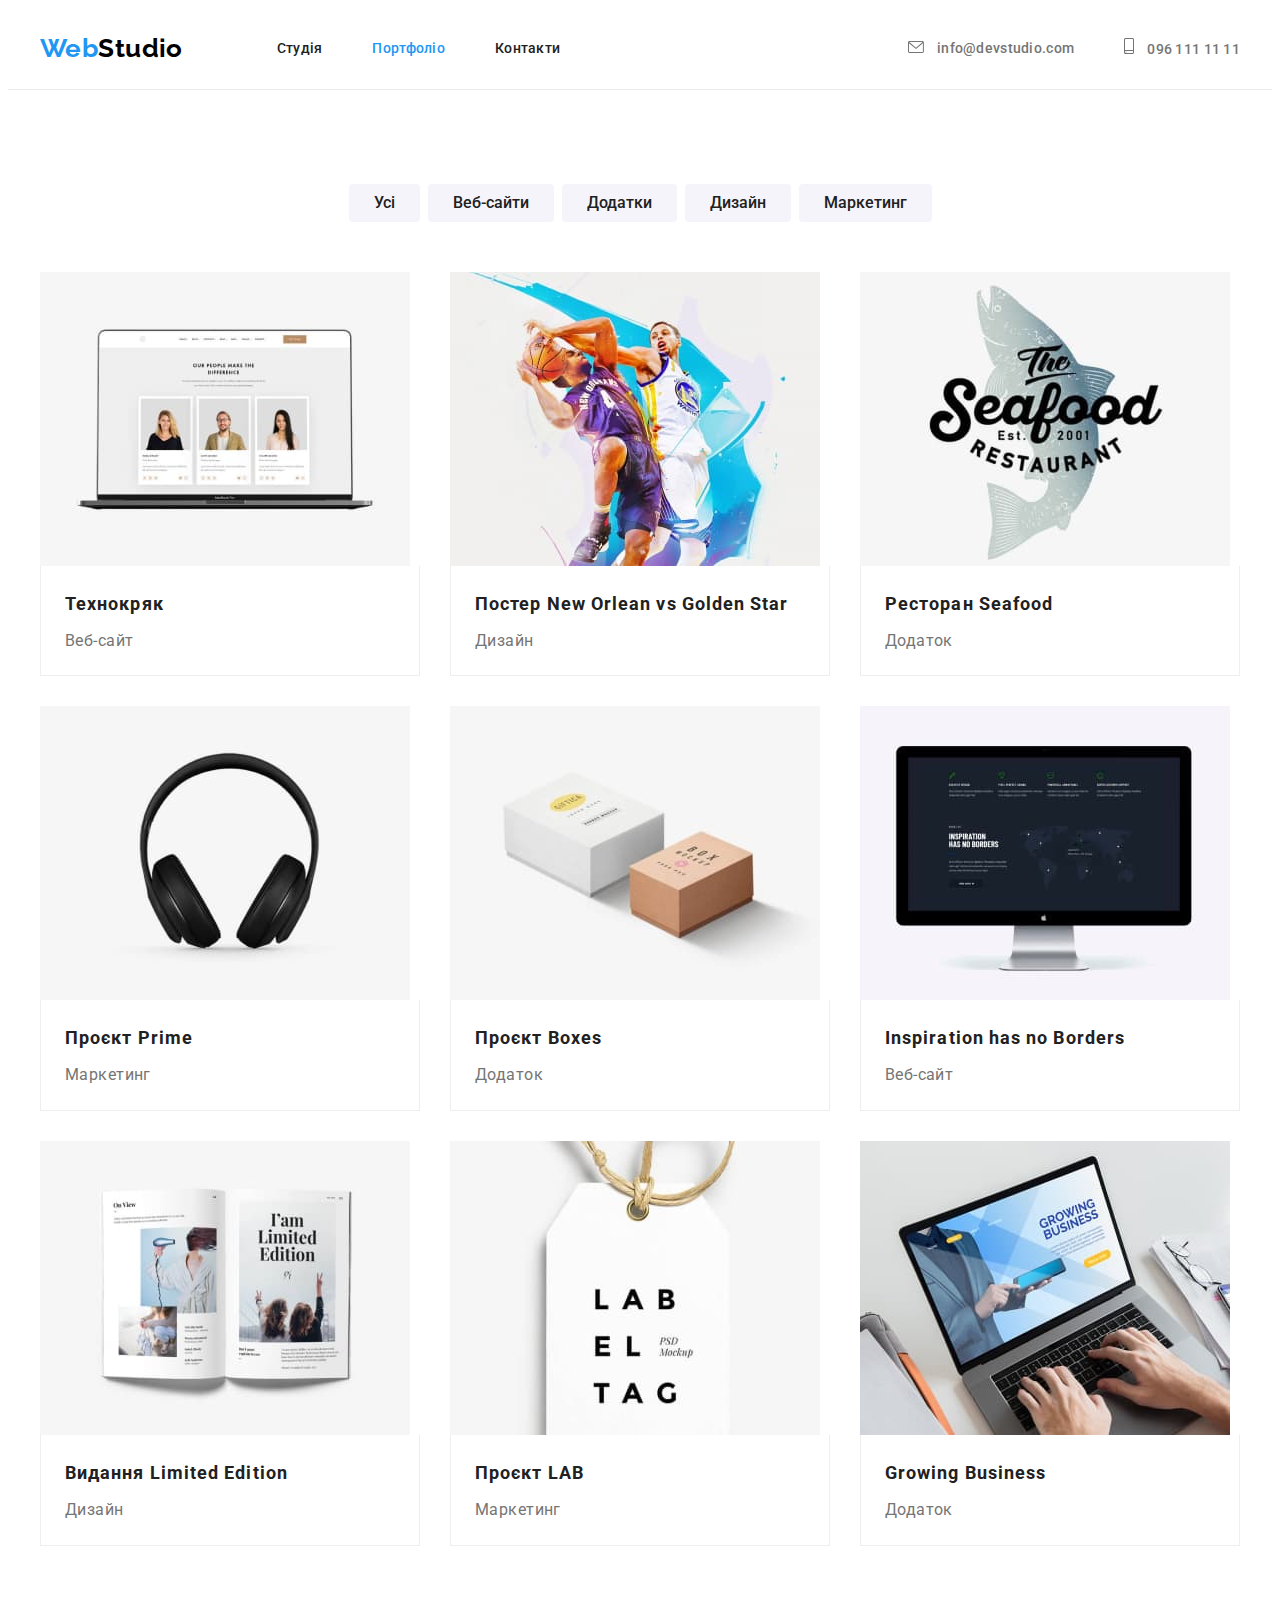
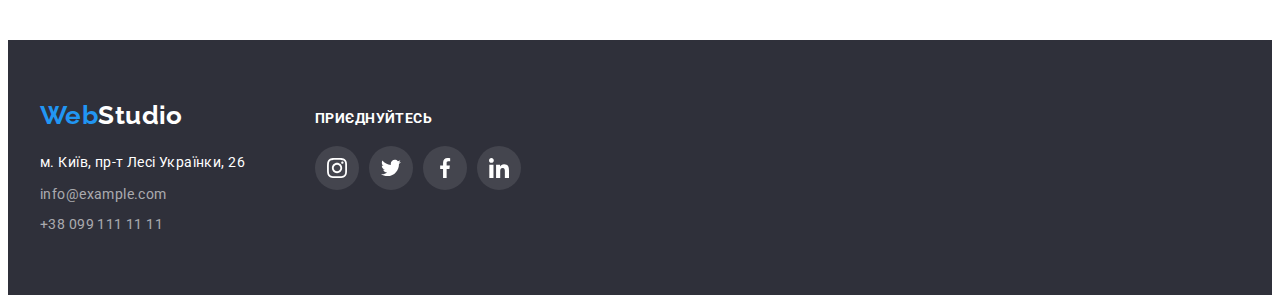
==== portfolio.html @ a6b30263 "hw-4" ====
<!DOCTYPE html>
<html lang="uk">
  <head>
    <meta charset="UTF-8" />
    <meta http-equiv="X-UA-Compatible" content="IE=edge" />
    <meta name="viewport" content="width=device-width, initial-scale=1.0" />
    <!--fonts-raleway-roboto----------------->
    <link rel="preconnect" href="https://fonts.googleapis.com" />
    <link rel="preconnect" href="https://fonts.gstatic.com" crossorigin />
    <link
      href="https://fonts.googleapis.com/css2?family=Oleo+Script:wght@400;700&family=Raleway:wght@700&family=Roboto:wght@400;500;700;900&display=swap"
      rel="stylesheet"
    />
    <!--fonts-end----------------------------------->
    <!--normalazi----------------------------------->
    <link
      rel="stylesheet"
      href="https://cdnjs.cloudflare.com/ajax/libs/modern-normalize/1.1.0/modern-normalize.min.css"
      integrity="sha512-wpPYUAdjBVSE4KJnH1VR1HeZfpl1ub8YT/NKx4PuQ5NmX2tKuGu6U/JRp5y+Y8XG2tV+wKQpNHVUX03MfMFn9Q=="
      crossorigin="anonymous"
      referrerpolicy="no-referrer"
    />
    <!--normalize-end------------------------------->
    <link rel="stylesheet" href="./CSS/styles.css" />
    <title>WebStudio</title>
  </head>
  <body>
    <!--navigation-section---------------------->
    <header class="header">
      <div class="container header-container">
        <nav class="navigation">
          <!--Logo-------------------->
          <div class="logo-gen">
            <a class="link" href="#"
              ><span class="logo-blue">Web</span
              ><span class="logo">Studio</span></a
            >
          </div>
          <!--Logo-end------------------>
          <!--menu-buttons------ ------>
          <ul class="nav-list list hover">
            <li class="nav-list-menu">
              <a class="nav-list-item" href="./index.html">Студія</a>
            </li>
            <li class="nav-list-menu">
              <a class="nav-list-item-active" href="./portfolio.html"
                >Портфоліо</a
              >
            </li>
            <li class="nav-list-menu">
              <a class="nav-list-item" href="#">Контакти</a>
            </li>
          </ul>
        </nav>
        <!--menu-buttons-end-------------------->
        <!--right------------------------------->
        <div class="menu-contact">
          <ul class="nav-list list">
            <li class="nav-list-menu hover">
              <a class="contact-mail" href="mailto:info@devstudio.com">
                <svg class="icon-envelope" width="16" height="12">
                  <use href="./images/icons.svg#envelope"></use>
                </svg>
                info@devstudio.com</a
              >
            </li>
            <li class="nav-list-menu">
              <a class="contact-number" href="tel:+380961111111">
                <svg class="icon-smartphone" width="10" height="16">
                  <use href="./images/icons.svg#smartphone"></use>
                </svg>
                096 111 11 11</a
              >
            </li>
          </ul>
        </div>
        <!--right-end---------------------------->
      </div>
      <!--container-end-->
    </header>
    <!--navigation-section-end------------------>
    <main>
      <section class="portfolio">
        <div class="container">
          <h1 class="hide">Портфолио</h1>
          <!--filter------------------->
          <ul class="btn-filter">
            <li class="list">
              <button type="button">Усі</button>
            </li>
            <li class="list">
              <button type="button">Веб-сайти</button>
            </li>
            <li class="list">
              <button type="button">Додатки</button>
            </li>
            <li class="list">
              <button type="button">Дизайн</button>
            </li>
            <li class="list">
              <button type="button">Маркетинг</button>
            </li>
          </ul>

          <!--filter-end---------------->
          <!--portfolio-img------------->

          <ul class="list project-items">
            <li class="project-items-card">
              <img
                src="./images/img-tehnokryak.jpg"
                alt="Вебсайт Технокряк"
                width="370"
              />
              <div class="project-description">
                <h2>Технокряк</h2>
                <p>Веб-сайт</p>
              </div>
            </li>
            <li class="project-items-card">
              <img
                src="./images/img-poster-New-Orlean.jpg"
                alt="Дизайн Постера Нью Орлеан "
                width="370"
              />
              <div class="project-description">
                <h2 class="project-name">Постер New Orlean vs Golden Star</h2>
                <p>Дизайн</p>
              </div>
            </li>
            <li class="project-items-card">
              <img
                src="./images/img-restaurant-seafood.jpg"
                alt="Додаток Ресторану Seafood"
                width="370"
              />
              <div class="project-description">
                <h2 class="project-name">Ресторан Seafood</h2>
                <p>Додаток</p>
              </div>
            </li>
            <li class="project-items-card">
              <img
                src="./images/img-project-prime.jpg"
                alt="Маркетинг проєкту Prime"
                width="370"
              />
              <div class="project-description">
                <h2 class="project-name">Проєкт Prime</h2>
                <p>Маркетинг</p>
              </div>
            </li>
            <li class="project-items-card">
              <img
                src="./images/img-project-boxes.jpg"
                alt="Додаток Пректу Boxes"
                width="370"
              />
              <div class="project-description">
                <h2 class="project-name">Проєкт Boxes</h2>
                <p>Додаток</p>
              </div>
            </li>
            <li class="project-items-card">
              <img
                src="./images/img-inspiration-on-boarder.jpg"
                alt="Веб-сайт Inspiration has no Boarders"
                width="370"
              />
              <div class="project-description">
                <h2 class="project-name">Inspiration has no Borders</h2>
                <p>Веб-сайт</p>
              </div>
            </li>
            <li class="project-items-card">
              <img
                src="./images/img-publishing-house-limited-edition.jpg"
                alt="Дизайн Видання Limited Edition"
                width="370"
              />
              <div class="project-description">
                <h2 class="project-name">Видання Limited Edition</h2>
                <p>Дизайн</p>
              </div>
            </li>
            <li class="project-items-card">
              <img
                src="./images/img-project-lab.jpg"
                alt="Маркетинг Проєкт LAB"
                width="370"
              />
              <div class="project-description">
                <h2 class="project-name">Проєкт LAB</h2>
                <p>Маркетинг</p>
              </div>
            </li>
            <li class="project-items-card">
              <img
                src="./images/img-growing-business.jpg"
                alt="Додаток Growing Business"
                width="370"
              />
              <div class="project-description">
                <h2 class="project-name">Growing Business</h2>
                <p>Додаток</p>
              </div>
            </li>
          </ul>
        </div>
        <!--container-end-->
      </section>
      <!--portfolio-img-end----------->
    </main>
    <!--footer------------------------>

    <!--footer------------------->

    <footer>
      <div class="container">
        <div class="column">
          <div class="column-right">
            <div class="logo-footer">
              <a href="#"
                ><span class="logo-blue">Web</span
                ><span class="logo-white">Studio</span></a
              >
            </div>

            <address>
              <p>м. Київ, пр-т Лесі Українки, 26</p>
              <ul class="list">
                <li>
                  <a class="link" href="mailto:info@example.com">
                    info@example.com
                  </a>
                </li>
                <li>
                  <a class="link" href="tel:+380991111111">
                    +38 099 111 11 11
                  </a>
                </li>
              </ul>
            </address>
          </div>

          <div class="address-social">
            <p>приєднуйтесь</p>
            <ul class="list icon-footer">
              <li>
                <a class="address-social-link" href="#">
                  <svg class="address-social-icon" width="20" height="20">
                    <use href="./images/icons.svg#instagram"></use>
                  </svg>
                </a>
              </li>
              <li>
                <a class="address-social-link" href="#">
                  <svg class="address-social-icon" width="20" height="20">
                    <use href="./images/icons.svg#twitter"></use>
                  </svg>
                </a>
              </li>
              <li>
                <a class="address-social-link" href="#">
                  <svg class="address-social-icon" width="20" height="20">
                    <use href="./images/icons.svg#facebook"></use>
                  </svg>
                </a>
              </li>
              <li>
                <a class="address-social-link" href="#">
                  <svg class="address-social-icon" width="20" height="20">
                    <use href="./images/icons.svg#linkedin"></use>
                  </svg>
                </a>
              </li>
            </ul>
          </div>
          <!--address-social-end-->
        </div>
        <!--column-end-->
      </div>
      <!--container-end-->
    </footer>

    <!--footer-end---------------------->
  </body>
</html>
---- CSS/styles.css ----
/*--null-styles-page-------------*/
.list {
  list-style: none;
}

.link {
  text-decoration: none;
}

body {
  font-family: "Roboto", sans-serif;
  letter-spacing: 0.03em;
  font-size: 14px;
  color: var(--text-color);
}

h1,
h2,
h3,
p {
  margin-top: 0;
  margin-bottom: 0;
}

ul,
ol {
  margin-top: 0;
  margin-bottom: 0;
  padding-left: 0;
}

img {
  display: block;
}

.container {
  width: 1200px;
  margin-left: auto;
  margin-right: auto;
  padding-left: 15px;
  padding-right: 15px;
}

:root {
  --hover-color: #2196f3;
  --h2-h3-color: #212121;
  --text-color: #757575;
  --icon-logo-color: #afb1b8;
  --bg-color-black: #2f303a;
  --logo-color-black: #000000;
  --white-color: #ffffff;
  --background-button-color: #f5f4fa;
  --adress-a-color: rgba(255, 255, 255, 0.6);
}
/*--null-styles-page-end----------*/
.header {
  padding-top: 25px;
  padding-bottom: 25px;
  border-bottom: 1px solid #ececec;
}
/*--NAVIGATION-SECTION------------*/
.header-container {
  display: flex;
  align-items: center;
}

.navigation {
  display: flex;
  align-items: center;
}
/*--logo-blue-part----------------*/
.logo-blue {
  font-family: "Raleway", sans-serif;
  font-style: normal;
  font-weight: 700;
  font-size: 26px;
  line-height: 1.19;
  color: var(--hover-color);
}
/*--logo-black-part-------------*/
.logo {
  font-family: "Raleway", sans-serif;
  font-style: normal;
  font-weight: 700;
  font-size: 26px;
  line-height: 1.19;
  color: var(--logo-color-black);
}

.logo-gen {
  margin-right: 94px;
}
/*--menu-------------------*/
.nav-list {
  display: flex;
  align-items: center;
}

.nav-list-menu:not(:last-child) {
  margin-right: 50px;
}

.nav-list-item {
  font-style: normal;
  font-weight: 500;
  font-size: 14px;
  line-height: 1.14;
  letter-spacing: 0.02em;
  color: var(--h2-h3-color);
  text-decoration: none;
}

.nav-list-item-active {
  font-style: normal;
  font-weight: 500;
  font-size: 14px;
  line-height: 1.14;
  letter-spacing: 0.02em;
  color: var(--hover-color);
  text-decoration: none;
}

.menu-contact {
  margin-left: auto;
}

.contact-mail {
  font-style: normal;
  font-weight: 500;
  font-size: 14px;
  line-height: 1.14;
  letter-spacing: 0.02em;
  color: var(--text-color);
  text-decoration: none;
}

.contact-number {
  font-style: normal;
  font-weight: 500;
  font-size: 14px;
  line-height: 1.14;
  letter-spacing: 0.02em;
  color: var(--text-color);
  text-decoration: none;
}

.hover a:hover,
.hover a:focus,
.icon-envelope:hover,
.icon-envelope:focus {
  color: var(--hover-color);
  fill: currentColor;
}

.icon-envelope {
  margin-right: 10px;
  fill: currentColor;
}

.icon-smartphone {
  margin-right: 10px;
}
/*--page-primary-baner-section-------*/
.banner {
  background: var(--bg-color-black);
  background-image: radial-gradient(
      rgba(47, 48, 58, 0.4),
      rgba(47, 48, 58, 0.4)
    ),
    url(../images/hero.jpg);
  background-repeat: no-repeat;
  background-position: center;
  background-size: cover;
  padding: 200px 0;
}

.banner h1 {
  width: 696px;
  margin-left: auto;
  margin-right: auto;
  font-style: normal;
  font-weight: 900;
  font-size: 44px;
  line-height: 1.36;
  text-align: center;
  letter-spacing: 0.06em;
  text-transform: uppercase;
  color: var(--white-color);
}

.banner button {
  font-style: normal;
  font-weight: 700;
  font-size: 16px;
  line-height: 1.87;
  display: flex;
  align-items: center;
  text-align: center;
  letter-spacing: 0.06em;
  color: var(--white-color);
  padding: 10px 32px 10px 32px;
  margin-top: 40px;
  margin-left: auto;
  margin-right: auto;
  background: var(--hover-color);
  box-shadow: 0px 4px 4px rgba(0, 0, 0, 0.15);
  border-radius: 4px;
  border: none;
  cursor: pointer;
}
/*--benefits-section---------------*/
.hide {
  display: none;
}

.benefits-header {
  display: flex;
  gap: 30px;
}

.benefits-header:not(:last-child) {
  padding-right: 30px;
}

.benefit-items {
  flex-basis: calc((100% - 90px) / 4);
}

.benefits-main {
  padding: 94px 0;
}

.icon-benefit-border {
  background-color: #f5f4fa;
  padding: 25px 100px;
}

.icon-benefit-border:not(:last-child) {
  margin-bottom: 30px;
}

.benefits-main h3 {
  font-style: normal;
  font-weight: 700;
  font-size: 14px;
  line-height: 1.14;
  text-transform: uppercase;
  color: var(--h2-h3-color);
  margin-bottom: 10px;
}

.benefits-main p {
  font-style: normal;
  font-size: 14px;
  line-height: 1.71;
  color: var(--text-color);
  word-wrap: break-word;
}
/*--experience-section----------*/
.experience-main {
  padding-top: 0px;
  padding-bottom: 94px;
}

.experience-main h2,
.our-command-main h2,
.our-client-main h2 {
  font-style: normal;
  font-weight: 700;
  font-size: 36px;
  line-height: 1.16;
  text-align: center;
  color: var(--h2-h3-color);
  margin-bottom: 50px;
}

.img-experience-main {
  display: flex;
  gap: 30px;
}

.our-command-main {
  background-color: #f5f4fa;
  padding: 94px 0;
}

.our-command-card {
  display: flex;
  gap: 30px;
}

.our-command-persone {
  background-color: #ffffff;
  border-bottom-left-radius: 4px;
  border-bottom-right-radius: 4px;
  box-shadow: 0px 2px 1px rgb(0, 0, 0, 0.2), 0px 1px 1px rgba(0, 0, 0, 0.14),
    0px 1px 3px rgba(0, 0, 0, 0.12);
}

.persone {
  padding: 30px 32px;
}

.our-command-main h3 {
  font-style: normal;
  font-weight: 500;
  font-size: 16px;
  line-height: 1.18;
  text-align: center;
  color: var(--h2-h3-color);
  margin-bottom: 10px;
}

.our-command-main p {
  font-style: normal;
  font-size: 16px;
  line-height: 1.18;
  text-align: center;
  color: var(--text-color);
}
.social-list {
  display: flex;
  justify-content: space-between;
}

.social-link {
  display: flex;
  align-items: center;
  justify-content: center;
  width: 44px;
  height: 44px;
  border-radius: 50%;
  margin-top: 16px;
}

.social-icon {
  fill: var(--icon-logo-color);
}

.social-link:hover .social-icon,
.social-link:focus .social-icon {
  fill: #ffffff;
}

.social-link:hover,
.social-link:focus {
  background-color: var(--hover-color);
}

/*--our-clients-section---------*/
.our-client-main {
  padding: 94px 0;
}

.our-client-logo {
  display: flex;
}

.client-svg {
  fill: var(--icon-logo-color);
}
.client-logo {
  border: 1px solid var(--icon-logo-color);
  padding: 16px 32px;
}

.client-logo:not(:last-child) {
  margin-right: 30px;
}

.client-logo:hover .client-svg,
.client-logo:focus .client-svg {
  fill: var(--hover-color);
}

.client-logo:hover,
.client-logo:focus {
  border-color: var(--hover-color);
}

/*--PAGE-PORTFOLIO-------*/

.portfolio {
  padding: 94px 0;
}
/*--filter-section----------*/
.btn-filter {
  display: flex;
  gap: 8px;
  margin-bottom: 50px;
  justify-content: center;
}

.portfolio button {
  font-family: "Roboto", sans-serif;
  font-style: normal;
  white-space: nowrap;
  font-weight: 500;
  font-size: 16px;
  line-height: 1.62;
  color: var(--h2-h3-color);
  background: var(--background-button-color);
  border-radius: 4px;
  padding: 6px 25px;
  border: none;
  cursor: pointer;
}

.portfolio button:hover,
.portfolio button:focus {
  background: var(--hover-color);
  box-shadow: 0px 3px 1px rgba(0, 0, 0, 0.1), 0px 1px 2px rgba(0, 0, 0, 0.08),
    0px 2px 2px rgba(0, 0, 0, 0.12);
  border-radius: 4px;
  border: none;
  color: var(--white-color);
}
/*--portfolio-items-----------*/
.project-items {
  display: flex;
  flex-wrap: wrap;
  gap: 30px;
}

.project-items:not(:last-child) {
  margin-bottom: 30px;
  margin-right: 30px;
}

.project-items-card {
  box-sizing: border-box;
  width: 370px;
  flex-basis: calc((100% - 60px) / 3);
}

.project-description {
  padding: 20px 24px 20px 24px;
  border: 1px solid #eeeeee;
  border-top: 0;
}

.project-items h2 {
  font-weight: 700;
  font-size: 18px;
  line-height: 2;
  letter-spacing: 0.06em;
  color: var(--h2-h3-color);
  margin-bottom: 4px;
}

.project-items p {
  font-style: normal;
  font-size: 16px;
  line-height: 1.85;
  color: var(--text-color);
}

.project-items-card:hover,
.project-items-card:focus {
  box-shadow: 1px 4px 6px rgba(0, 0, 0, 0.16), 0px 4px 4px rgba(0, 0, 0, 0.06),
    0px 1px 1px rgba(0, 0, 0, 0.12);
}

/*--FOOTER-SECTION-------*/
footer {
  background: var(--bg-color-black);
  padding-top: 60px;
  padding-bottom: 60px;
}

.column {
  display: flex;
}

footer a {
  text-decoration: none;
}

.logo-footer {
  margin-bottom: 20px;
}

.logo-white {
  font-family: "Raleway", sans-serif;
  font-style: normal;
  font-weight: 700;
  font-size: 26px;
  line-height: 1.19;
  color: var(--white-color);
}

address p {
  font-family: "Roboto", sans-serif;
  font-style: normal;
  font-size: 14px;
  line-height: 1.71;
  color: var(--white-color);
  margin-bottom: 9px;
}

address a {
  font-family: "Roboto", sans-serif;
  font-style: normal;
  font-size: 14px;
  line-height: 1.5;
  color: var(--adress-a-color);
}

address li:not(:last-child) {
  margin-bottom: 9px;
}

.address-social {
  padding-top: 10px;
  margin-left: 70px;
}

.address-social p {
  font-family: "Roboto", sans-serif;
  font-weight: 700;
  font-size: 14px;
  line-height: 16px;
  color: #ffffff;
  text-transform: uppercase;
  margin-bottom: 20px;
}

.icon-footer {
  display: flex;
  gap: 10px;
}

.address-social-icon {
  fill: #ffffff;
}

.address-social-link {
  display: flex;
  width: 44px;
  height: 44px;
  border-radius: 50%;
  background-color: rgba(255, 255, 255, 0.1);
  align-items: center;
  justify-content: center;
}

.address-social-link:hover,
.address-social-link:focus {
  background-color: var(--hover-color);
}
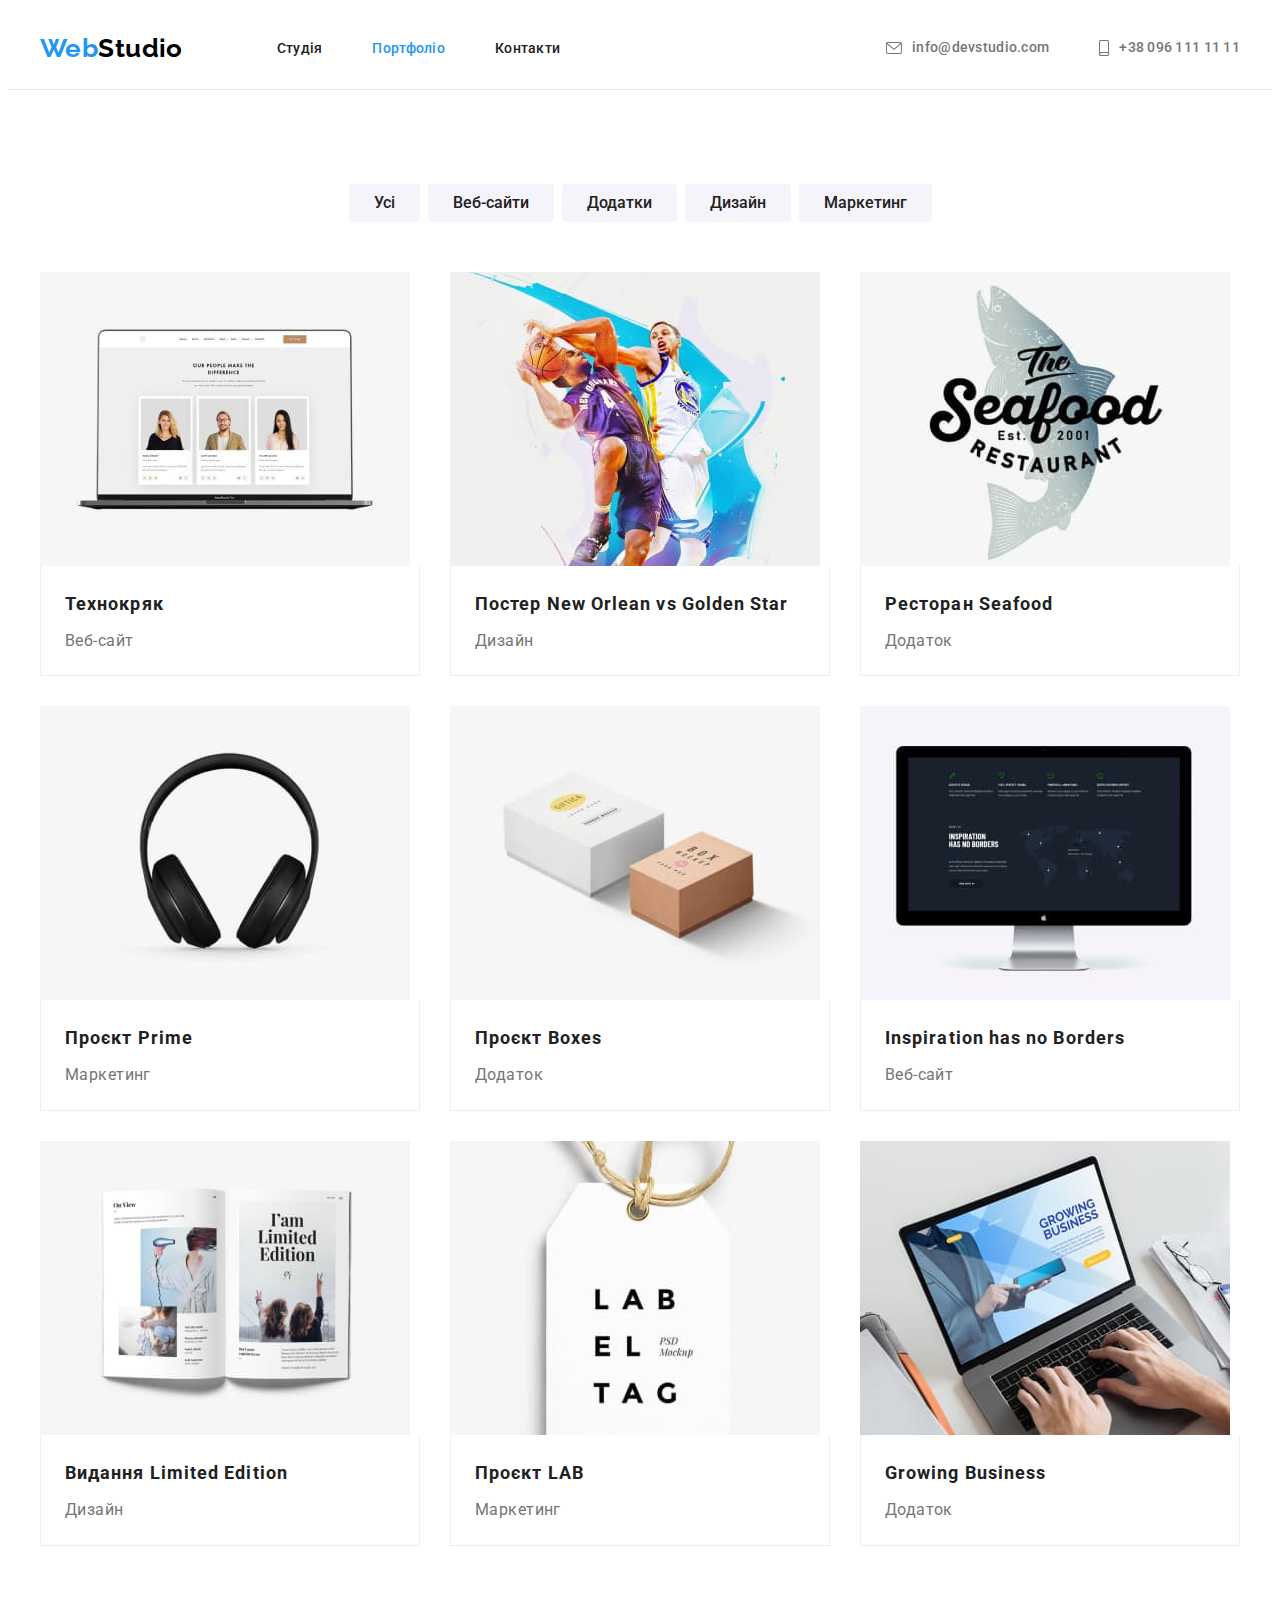
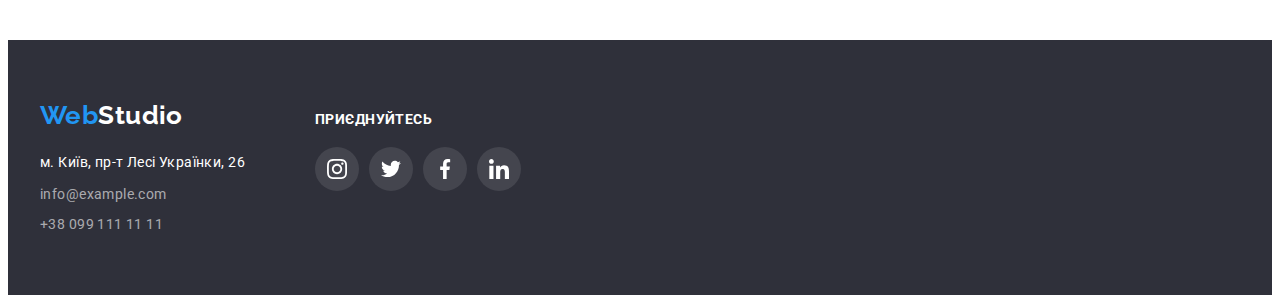
==== commit 36946a21: "HW-4 fixed" ====
--- a/portfolio.html
+++ b/portfolio.html
@@ -64,12 +64,12 @@
                 info@devstudio.com</a
               >
             </li>
-            <li class="nav-list-menu">
+            <li class="nav-list-menu hover">
               <a class="contact-number" href="tel:+380961111111">
                 <svg class="icon-smartphone" width="10" height="16">
                   <use href="./images/icons.svg#smartphone"></use>
                 </svg>
-                096 111 11 11</a
+                +38 096 111 11 11</a
               >
             </li>
           </ul>
--- a/CSS/styles.css
+++ b/CSS/styles.css
@@ -125,6 +125,7 @@
 }
 
 .contact-mail {
+  display: flex;
   font-style: normal;
   font-weight: 500;
   font-size: 14px;
@@ -132,9 +133,12 @@
   letter-spacing: 0.02em;
   color: var(--text-color);
   text-decoration: none;
+  align-items: center;
+  justify-content: center;
 }
 
 .contact-number {
+  display: flex;
   font-style: normal;
   font-weight: 500;
   font-size: 14px;
@@ -142,12 +146,16 @@
   letter-spacing: 0.02em;
   color: var(--text-color);
   text-decoration: none;
+  align-items: center;
+  justify-content: center;
 }
 
 .hover a:hover,
 .hover a:focus,
 .icon-envelope:hover,
-.icon-envelope:focus {
+.icon-envelope:focus,
+.icon-smartphone:hover,
+.icon-smartphone:focus {
   color: var(--hover-color);
   fill: currentColor;
 }
@@ -159,6 +167,7 @@
 
 .icon-smartphone {
   margin-right: 10px;
+  fill: currentColor;
 }
 /*--page-primary-baner-section-------*/
 .banner {
@@ -360,11 +369,15 @@
   fill: var(--icon-logo-color);
 }
 .client-logo {
+  display: flex;
   border: 1px solid var(--icon-logo-color);
+  border-radius: 4px;
   padding: 16px 32px;
-}
-
-.client-logo:not(:last-child) {
+  align-items: center;
+  justify-content: center;
+}
+
+.client-logo-step:not(:last-child) {
   margin-right: 30px;
 }
 
@@ -470,6 +483,7 @@
 
 .column {
   display: flex;
+  align-items: baseline;
 }
 
 footer a {
@@ -511,7 +525,6 @@
 }
 
 .address-social {
-  padding-top: 10px;
   margin-left: 70px;
 }
 
